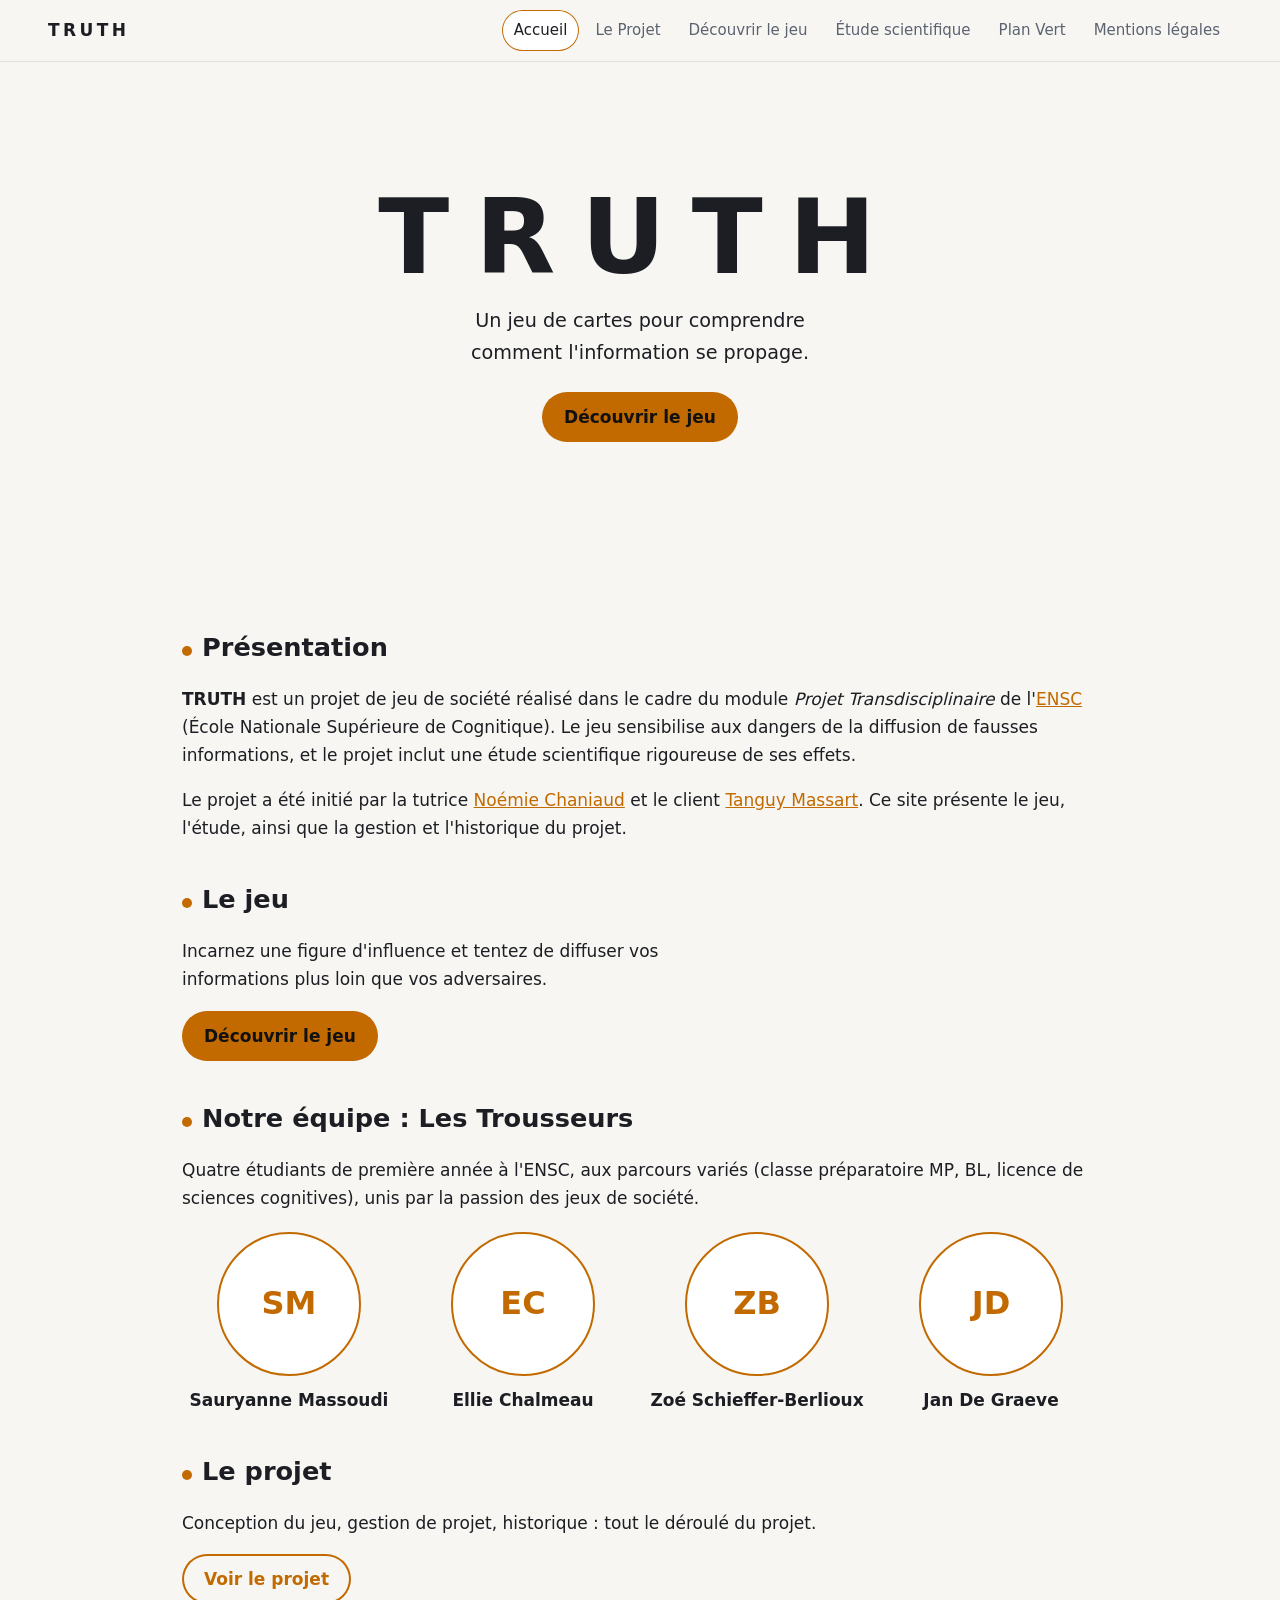
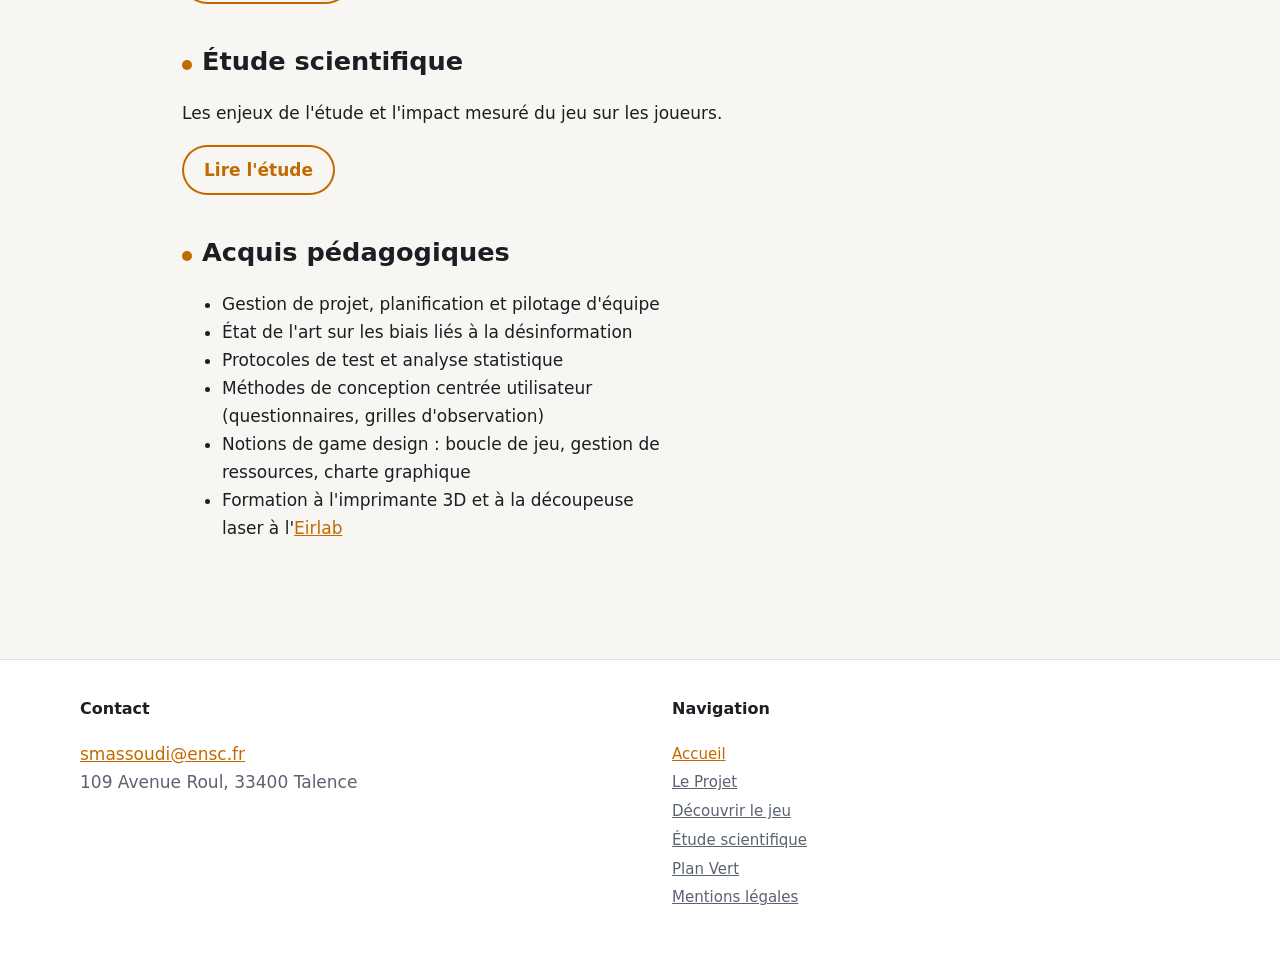
==== index.html @ 5a1cc6e9 "Add files via upload" ====
<!DOCTYPE html>
<html lang="fr">
<head>
<meta charset="utf-8">
<meta name="viewport" content="width=device-width, initial-scale=1">
<title>Accueil | TRUTH</title>
<meta name="description" content="TRUTH : jeu de cartes sérieux contre la désinformation, projet transdisciplinaire ENSC.">
<link rel="stylesheet" href="style.css">
</head>
<body>
<a class="skip" href="#main">Aller au contenu</a>
<header class="site-header">
  <a class="brand" href="index.html"><img class="" src="assets/logo.png" data-fallback="https://static.wixstatic.com/media/da4901_5d538d2b466b424b8239852984273c10~mv2.png" alt="Logo TRUTH" loading="lazy"><span>TRUTH</span></a>
  <button class="burger" aria-label="Menu" aria-expanded="false" aria-controls="nav">☰</button>
  <nav id="nav" aria-label="Navigation principale"><a href="index.html" aria-current="page">Accueil</a><a href="le-projet.html">Le Projet</a><a href="regle-du-jeu.html">Découvrir le jeu</a><a href="etude-scientifique.html">Étude scientifique</a><a href="plan-vert.html">Plan Vert</a><a href="mentions-legales.html">Mentions légales</a></nav>
</header>
<section class="hero"><img class="hero-img" src="assets/banniere.jpg" data-fallback="https://static.wixstatic.com/media/da4901_f55ea54db2d34ea28f39c9c62a79efdf~mv2.jpg" alt="Bannière TRUTH" loading="lazy">
<div class="hero-text"><h1>TRUTH</h1><p>Un jeu de cartes pour comprendre comment l'information se propage.</p>
<a class="btn" href="regle-du-jeu.html">Découvrir le jeu</a></div></section>
<main id="main">

<section id="presentation" class="block">
  <h2>Présentation</h2>
  <p><strong>TRUTH</strong> est un projet de jeu de société réalisé dans le cadre du module
  <em>Projet Transdisciplinaire</em> de l'<a href="https://ensc.bordeaux-inp.fr/fr" target="_blank" rel="noopener">ENSC</a>
  (École Nationale Supérieure de Cognitique). Le jeu sensibilise aux dangers de la diffusion de fausses informations,
  et le projet inclut une étude scientifique rigoureuse de ses effets.</p>
  <p>Le projet a été initié par la tutrice
  <a href="https://www.ims-bordeaux.fr/researchers-and-publications/chaniaud-noemie/" target="_blank" rel="noopener">Noémie Chaniaud</a>
  et le client
  <a href="https://fr.linkedin.com/in/tanguy-massart" target="_blank" rel="noopener">Tanguy Massart</a>.
  Ce site présente le jeu, l'étude, ainsi que la gestion et l'historique du projet.</p>
</section>

<section id="jeu" class="block split">
  <div><h2>Le jeu</h2>
  <p>Incarnez une figure d'influence et tentez de diffuser vos informations plus loin que vos adversaires.</p>
  <a class="btn" href="regle-du-jeu.html">Découvrir le jeu</a></div>
  <img class="rounded" src="assets/jeu.jpg" data-fallback="https://static.wixstatic.com/media/da4901_01feb621f9524100bc85ecf3e17c3024~mv2.jpg" alt="Photo du jeu TRUTH" loading="lazy">
</section>

<section id="nous" class="block">
  <h2>Notre équipe : Les Trousseurs</h2>
  <p>Quatre étudiants de première année à l'ENSC, aux parcours variés (classe préparatoire MP, BL, licence de
  sciences cognitives), unis par la passion des jeux de société.</p>
  <div class="team"><figure class="member" data-initials="SM"><img class="avatar" src="assets/sauryanne.png" data-fallback="https://static.wixstatic.com/media/da4901_dc156b4f836344d7b85ea5c65d7b1d66~mv2.png" alt="Sauryanne Massoudi" loading="lazy"><figcaption>Sauryanne Massoudi</figcaption></figure><figure class="member" data-initials="EC"><img class="avatar" src="assets/ellie.png" data-fallback="https://static.wixstatic.com/media/da4901_4ea511dacc254764bb31247e0dbd3951~mv2.png" alt="Ellie Chalmeau" loading="lazy"><figcaption>Ellie Chalmeau</figcaption></figure><figure class="member" data-initials="ZB"><img class="avatar" src="assets/zoe.png" data-fallback="https://static.wixstatic.com/media/da4901_da13d35a55f64553ba4e4d0a7026f302~mv2.png" alt="Zoé Schieffer-Berlioux" loading="lazy"><figcaption>Zoé Schieffer-Berlioux</figcaption></figure><figure class="member" data-initials="JD"><img class="avatar" src="assets/jan.png" data-fallback="https://static.wixstatic.com/media/da4901_22e978a921734bbda536cc2edeb7697e~mv2.png" alt="Jan De Graeve" loading="lazy"><figcaption>Jan De Graeve</figcaption></figure></div>
</section>

<section id="projet" class="block">
  <h2>Le projet</h2>
  <p>Conception du jeu, gestion de projet, historique : tout le déroulé du projet.</p>
  <a class="btn ghost" href="le-projet.html">Voir le projet</a>
</section>

<section id="etude" class="block">
  <h2>Étude scientifique</h2>
  <p>Les enjeux de l'étude et l'impact mesuré du jeu sur les joueurs.</p>
  <a class="btn ghost" href="etude-scientifique.html">Lire l'étude</a>
</section>

<section id="acquis" class="block split">
  <div><h2>Acquis pédagogiques</h2>
  <ul>
    <li>Gestion de projet, planification et pilotage d'équipe</li>
    <li>État de l'art sur les biais liés à la désinformation</li>
    <li>Protocoles de test et analyse statistique</li>
    <li>Méthodes de conception centrée utilisateur (questionnaires, grilles d'observation)</li>
    <li>Notions de game design : boucle de jeu, gestion de ressources, charte graphique</li>
    <li>Formation à l'imprimante 3D et à la découpeuse laser à l'<a href="https://www.eirlab.net/" target="_blank" rel="noopener">Eirlab</a></li>
  </ul></div>
  <img class="rounded" src="assets/banniere-recadree.png" data-fallback="https://static.wixstatic.com/media/da4901_ba464b208d314cfbb231ef2672bbff6a~mv2.png" alt="Illustration TRUTH" loading="lazy">
</section>

</main>
<footer class="site-footer">
  <div><img class="" src="assets/logo-pied.png" data-fallback="https://static.wixstatic.com/media/da4901_9cbdce36f55e4c5288f49362bb396e1c~mv2.png" alt="Logo TRUTH" loading="lazy"></div>
  <div>
    <h2>Contact</h2>
    <p><a href="mailto:smassoudi@ensc.fr">smassoudi@ensc.fr</a><br>109 Avenue Roul, 33400 Talence</p>
  </div>
  <div>
    <h2>Navigation</h2>
    <p class="foot-links"><a href="index.html" aria-current="page">Accueil</a><a href="le-projet.html">Le Projet</a><a href="regle-du-jeu.html">Découvrir le jeu</a><a href="etude-scientifique.html">Étude scientifique</a><a href="plan-vert.html">Plan Vert</a><a href="mentions-legales.html">Mentions légales</a></p>
  </div>
</footer>
<script src="script.js"></script>
</body>
</html>
---- style.css ----
:root{
  --bg:#0f1115; --surface:#181b22; --text:#e8eaf0; --muted:#9aa3b2;
  --accent:#ffb020; --accent-2:#5eead4; --border:#272b35; --radius:14px;
}
@media (prefers-color-scheme: light){
  :root{--bg:#f7f6f2; --surface:#fff; --text:#1c1e24; --muted:#5b6270; --accent:#c26a00; --accent-2:#0f766e; --border:#e4e1d8}
}
*{box-sizing:border-box}
html{scroll-behavior:smooth}
body{margin:0;background:var(--bg);color:var(--text);font:17px/1.65 system-ui,-apple-system,"Segoe UI",Roboto,sans-serif}
img{max-width:100%;display:block}
a{color:var(--accent)}
a:hover{text-decoration:none}
.skip{position:absolute;left:-999px}
.skip:focus{left:12px;top:12px;background:var(--accent);color:#000;padding:8px 12px;border-radius:8px;z-index:20}

.site-header{position:sticky;top:0;z-index:10;display:flex;align-items:center;justify-content:space-between;gap:16px;
  padding:10px clamp(16px,4vw,48px);background:color-mix(in srgb,var(--bg) 88%,transparent);backdrop-filter:blur(10px);border-bottom:1px solid var(--border)}
.brand{display:flex;align-items:center;gap:10px;text-decoration:none;color:var(--text);font-weight:800;letter-spacing:.2em}
.brand img{height:38px;width:auto}
nav{display:flex;gap:4px;flex-wrap:wrap}
nav a{color:var(--muted);text-decoration:none;padding:8px 12px;border-radius:999px;font-size:15px}
nav a:hover,nav a[aria-current]{color:var(--text);background:var(--surface)}
nav a[aria-current]{box-shadow:inset 0 0 0 1px var(--accent)}
.burger{display:none;background:none;border:1px solid var(--border);color:var(--text);font-size:20px;border-radius:10px;padding:4px 12px;cursor:pointer}

.hero{position:relative;min-height:56vh;display:grid;place-items:center;overflow:hidden;text-align:center}
.hero-img{position:absolute;inset:0;width:100%;height:100%;object-fit:cover;opacity:.45}
.hero::after{content:"";position:absolute;inset:0;background:linear-gradient(transparent 40%,var(--bg))}
.hero-text{position:relative;z-index:1;padding:48px 20px}
.hero h1{font-size:clamp(3rem,10vw,6.5rem);letter-spacing:.25em;margin:0;line-height:1}
.hero p{font-size:1.2rem;color:var(--text);max-width:34ch;margin:16px auto 24px}

main{max-width:980px;margin:0 auto;padding:24px clamp(16px,4vw,32px) 64px}
.page-title{padding:40px 0 8px}
.page-title h1{font-size:clamp(2rem,5vw,3.2rem);margin:0}
.page-title p{color:var(--muted);margin:6px 0 0;font-size:1.1rem}
.block{margin:36px 0}
h2{font-size:1.6rem;margin:0 0 12px}
h2::before{content:"";display:inline-block;width:10px;height:10px;background:var(--accent);border-radius:50%;margin-right:10px}
h3{margin:0 0 6px;font-size:1.1rem}
.split{display:grid;grid-template-columns:1.2fr 1fr;gap:32px;align-items:center}
.rounded{border-radius:var(--radius);border:1px solid var(--border);width:100%;height:auto}
.btn{display:inline-block;background:var(--accent);color:#111;text-decoration:none;font-weight:700;padding:11px 22px;border-radius:999px;transition:transform .15s}
.btn:hover{transform:translateY(-2px)}
.btn.ghost{background:none;color:var(--accent);box-shadow:inset 0 0 0 2px var(--accent)}

.team{display:grid;grid-template-columns:repeat(auto-fit,minmax(160px,1fr));gap:20px;margin-top:20px}
.member{margin:0;text-align:center}
.avatar{width:140px;height:140px;border-radius:50%;object-fit:cover;margin:0 auto 10px;border:2px solid var(--accent)}
.member.noimg::before{content:attr(data-initials);display:grid;place-items:center;width:140px;height:140px;margin:0 auto 10px;border-radius:50%;
  background:var(--surface);border:2px solid var(--accent);font-weight:800;font-size:2rem;color:var(--accent)}
.member.noimg .avatar{display:none}
figcaption{font-weight:600}

.cards{display:grid;grid-template-columns:repeat(auto-fit,minmax(240px,1fr));gap:16px}
.cards article,.steps li{background:var(--surface);border:1px solid var(--border);border-radius:var(--radius);padding:18px 20px}
.cards h3{color:var(--accent-2)}
.steps{list-style:none;padding:0;display:grid;gap:14px;counter-reset:s}
.steps li{counter-increment:s;position:relative;padding-left:64px}
.steps li::before{content:counter(s);position:absolute;left:18px;top:16px;width:32px;height:32px;border-radius:50%;background:var(--accent);color:#111;display:grid;place-items:center;font-weight:800}
.cols{columns:2;gap:32px}
.note{background:var(--surface);border-left:4px solid var(--accent);padding:12px 16px;border-radius:8px;margin-top:20px}

.site-footer{display:grid;grid-template-columns:auto 1fr 1fr;gap:32px;padding:36px clamp(16px,4vw,48px);border-top:1px solid var(--border);background:var(--surface);color:var(--muted)}
.site-footer img{height:64px;width:auto}
.site-footer h2{font-size:1rem;color:var(--text)}
.site-footer h2::before{display:none}
.foot-links{display:flex;flex-direction:column}
.foot-links a{padding:2px 0;font-size:15px;background:none;color:var(--muted)}
.foot-links a[aria-current]{box-shadow:none;color:var(--accent)}

@media (max-width:760px){
  .burger{display:block}
  nav{display:none;position:absolute;top:100%;left:0;right:0;flex-direction:column;background:var(--bg);padding:12px 16px;border-bottom:1px solid var(--border)}
  nav.open{display:flex}
  .split{grid-template-columns:1fr}
  .cols{columns:1}
  .site-footer{grid-template-columns:1fr}
}
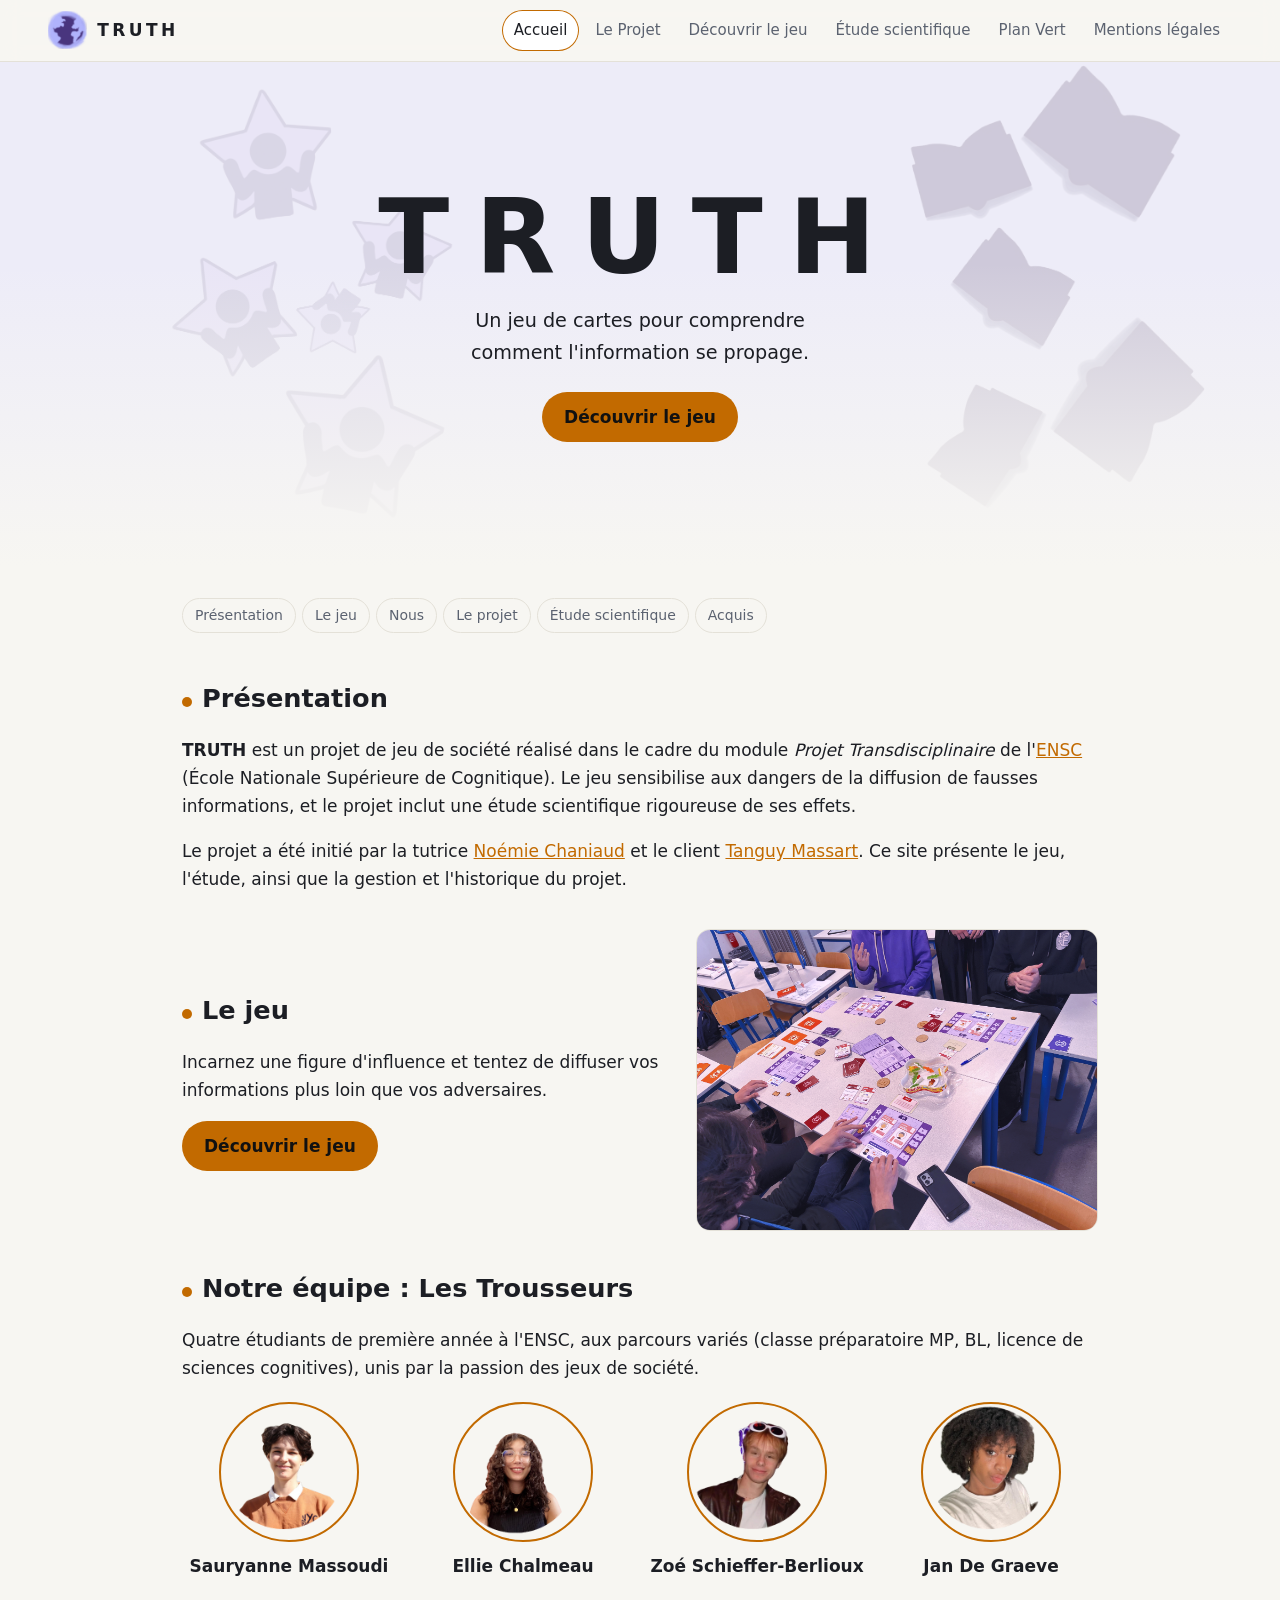
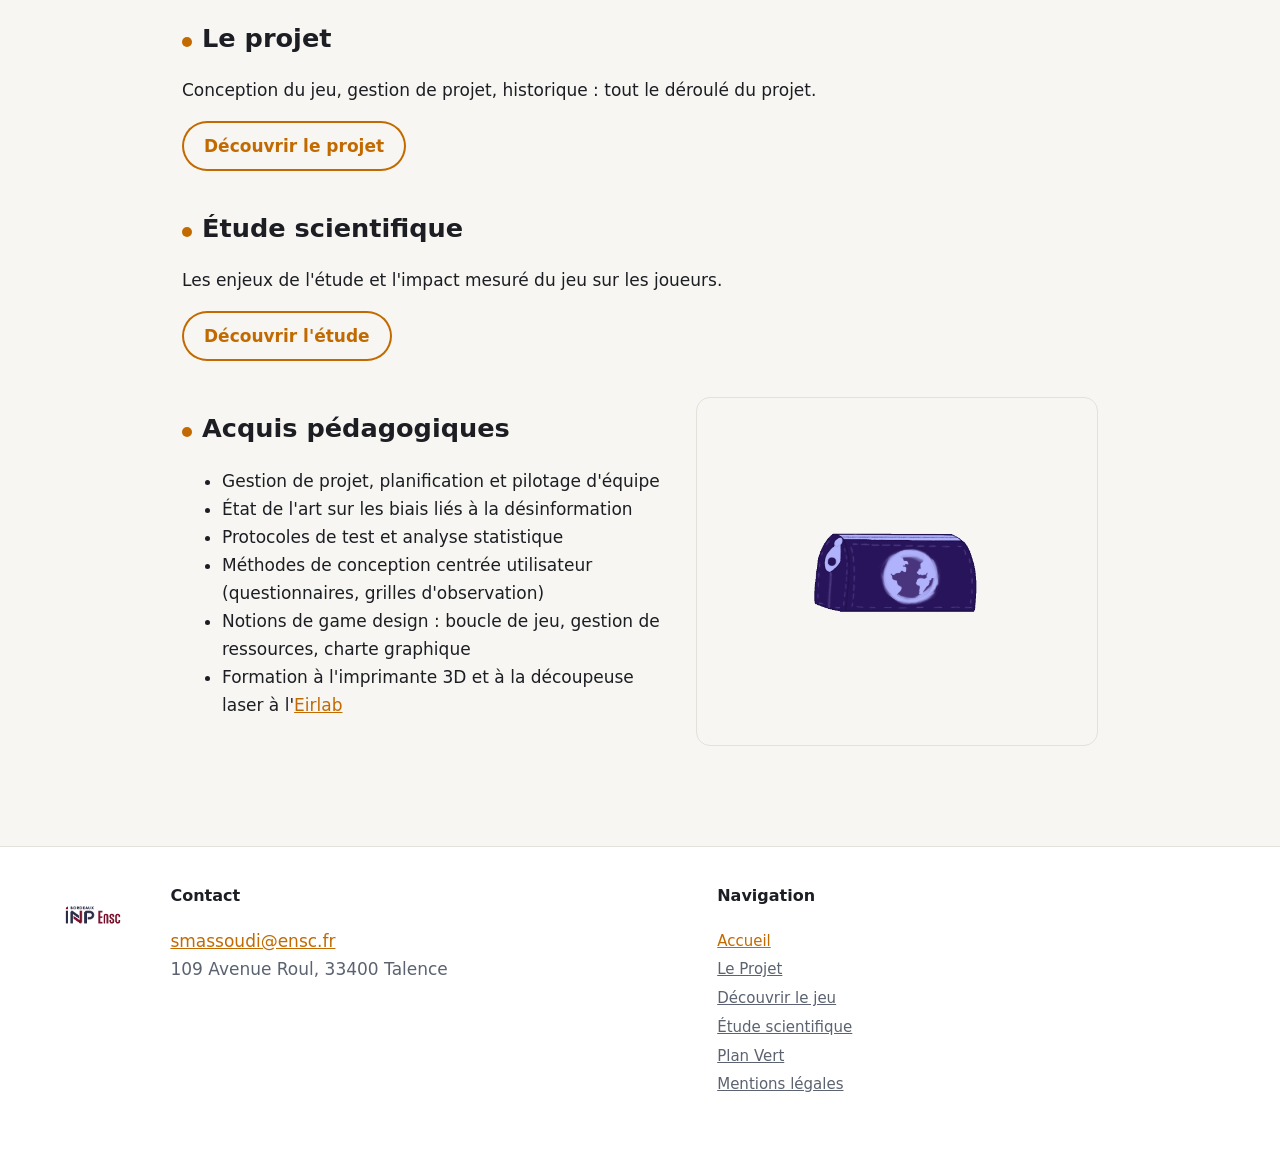
==== commit a745f64f: "Add files via upload" ====
--- a/index.html
+++ b/index.html
@@ -19,6 +19,8 @@
 <a class="btn" href="regle-du-jeu.html">Découvrir le jeu</a></div></section>
 <main id="main">
 
+<nav class="subnav" aria-label="Sections de la page"><a href="#presentation">Présentation</a><a href="#jeu">Le jeu</a>
+<a href="#nous">Nous</a><a href="#projet">Le projet</a><a href="#etude">Étude scientifique</a><a href="#acquis">Acquis</a></nav>
 <section id="presentation" class="block">
   <h2>Présentation</h2>
   <p><strong>TRUTH</strong> est un projet de jeu de société réalisé dans le cadre du module
@@ -49,13 +51,13 @@
 <section id="projet" class="block">
   <h2>Le projet</h2>
   <p>Conception du jeu, gestion de projet, historique : tout le déroulé du projet.</p>
-  <a class="btn ghost" href="le-projet.html">Voir le projet</a>
+  <a class="btn ghost" href="le-projet.html">Découvrir le projet</a>
 </section>
 
 <section id="etude" class="block">
   <h2>Étude scientifique</h2>
   <p>Les enjeux de l'étude et l'impact mesuré du jeu sur les joueurs.</p>
-  <a class="btn ghost" href="etude-scientifique.html">Lire l'étude</a>
+  <a class="btn ghost" href="etude-scientifique.html">Découvrir l'étude</a>
 </section>
 
 <section id="acquis" class="block split">
--- a/style.css
+++ b/style.css
@@ -78,3 +78,19 @@
   .cols{columns:1}
   .site-footer{grid-template-columns:1fr}
 }
+
+/* Galeries et zoom */
+.muted{color:var(--muted);font-size:.95rem;margin-top:-6px}
+.gallery{display:grid;grid-template-columns:repeat(auto-fill,minmax(170px,1fr));gap:14px;margin:8px 0 26px}
+.gallery figure{margin:0;background:var(--surface);border:1px solid var(--border);border-radius:var(--radius);padding:8px;text-align:center}
+.gallery img{width:100%;height:150px;object-fit:contain;cursor:zoom-in}
+.gallery figcaption{font-size:.85rem;color:var(--muted);font-weight:400;margin-top:6px}
+dialog.lightbox{border:none;background:transparent;padding:0;max-width:94vw;max-height:94vh}
+dialog.lightbox::backdrop{background:rgba(0,0,0,.85)}
+dialog.lightbox img{max-width:94vw;max-height:90vh;object-fit:contain;border-radius:var(--radius);cursor:zoom-out}
+.subnav{display:flex;flex-wrap:wrap;gap:6px;position:sticky;top:60px;z-index:5;padding:8px 0;background:var(--bg)}
+.subnav a{font-size:14px;padding:5px 12px;border-radius:999px;border:1px solid var(--border);color:var(--muted);text-decoration:none}
+.subnav a:hover{color:var(--text);border-color:var(--accent)}
+section[id]{scroll-margin-top:110px}
+
+.rules-video{width:100%;aspect-ratio:16/9;background:#000;border-radius:var(--radius);border:1px solid var(--border)}
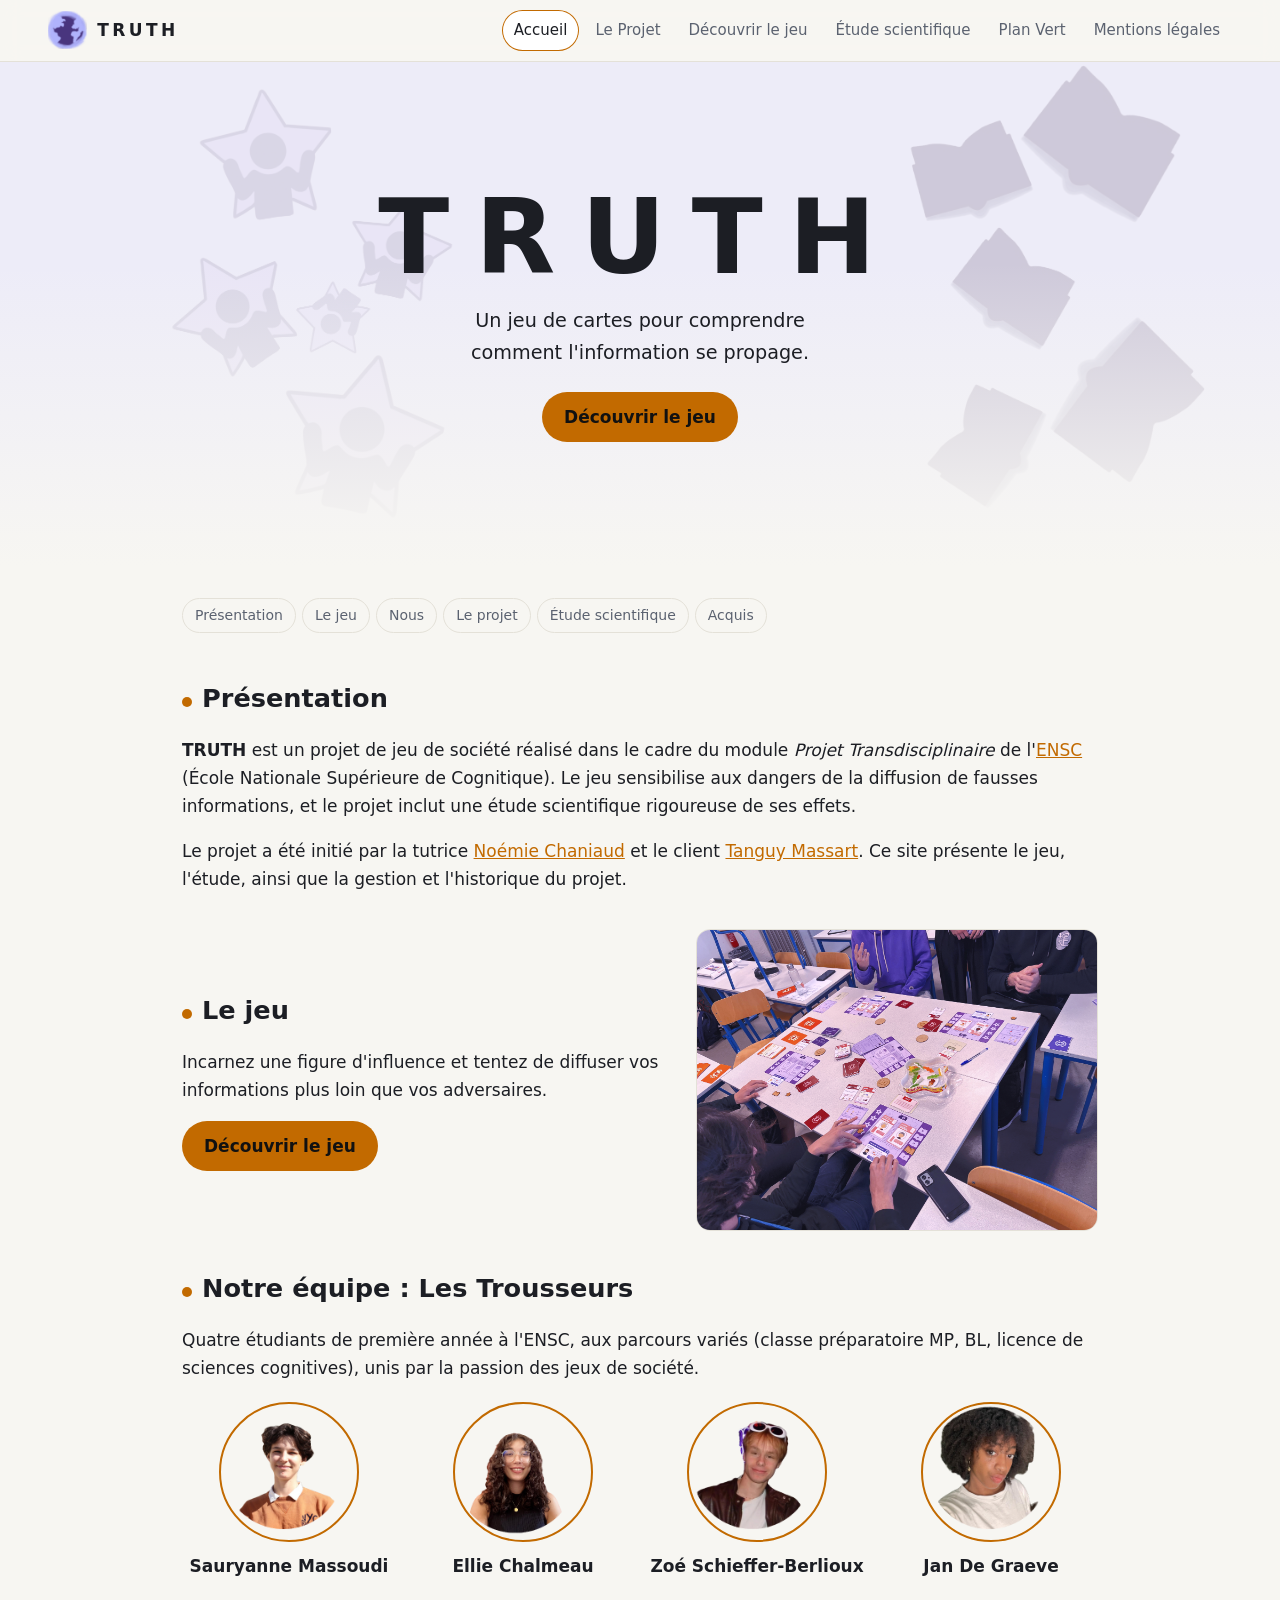
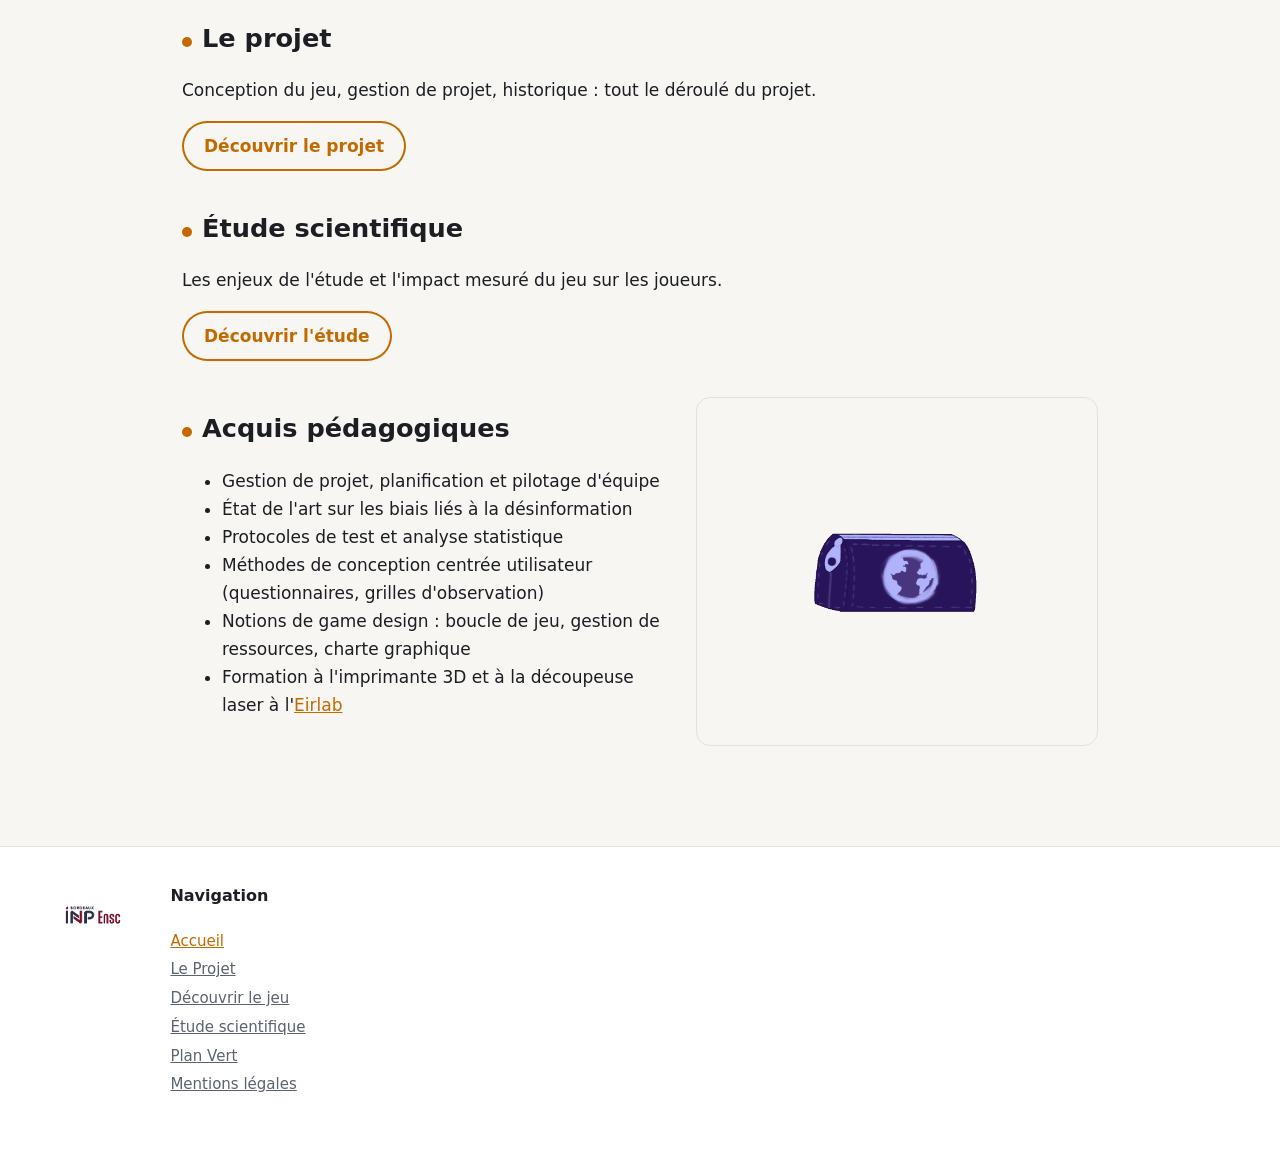
==== commit 869919c5: "Update index.html" ====
--- a/index.html
+++ b/index.html
@@ -76,10 +76,7 @@
 </main>
 <footer class="site-footer">
   <div><img class="" src="assets/logo-pied.png" data-fallback="https://static.wixstatic.com/media/da4901_9cbdce36f55e4c5288f49362bb396e1c~mv2.png" alt="Logo TRUTH" loading="lazy"></div>
-  <div>
-    <h2>Contact</h2>
-    <p><a href="mailto:smassoudi@ensc.fr">smassoudi@ensc.fr</a><br>109 Avenue Roul, 33400 Talence</p>
-  </div>
+
   <div>
     <h2>Navigation</h2>
     <p class="foot-links"><a href="index.html" aria-current="page">Accueil</a><a href="le-projet.html">Le Projet</a><a href="regle-du-jeu.html">Découvrir le jeu</a><a href="etude-scientifique.html">Étude scientifique</a><a href="plan-vert.html">Plan Vert</a><a href="mentions-legales.html">Mentions légales</a></p>
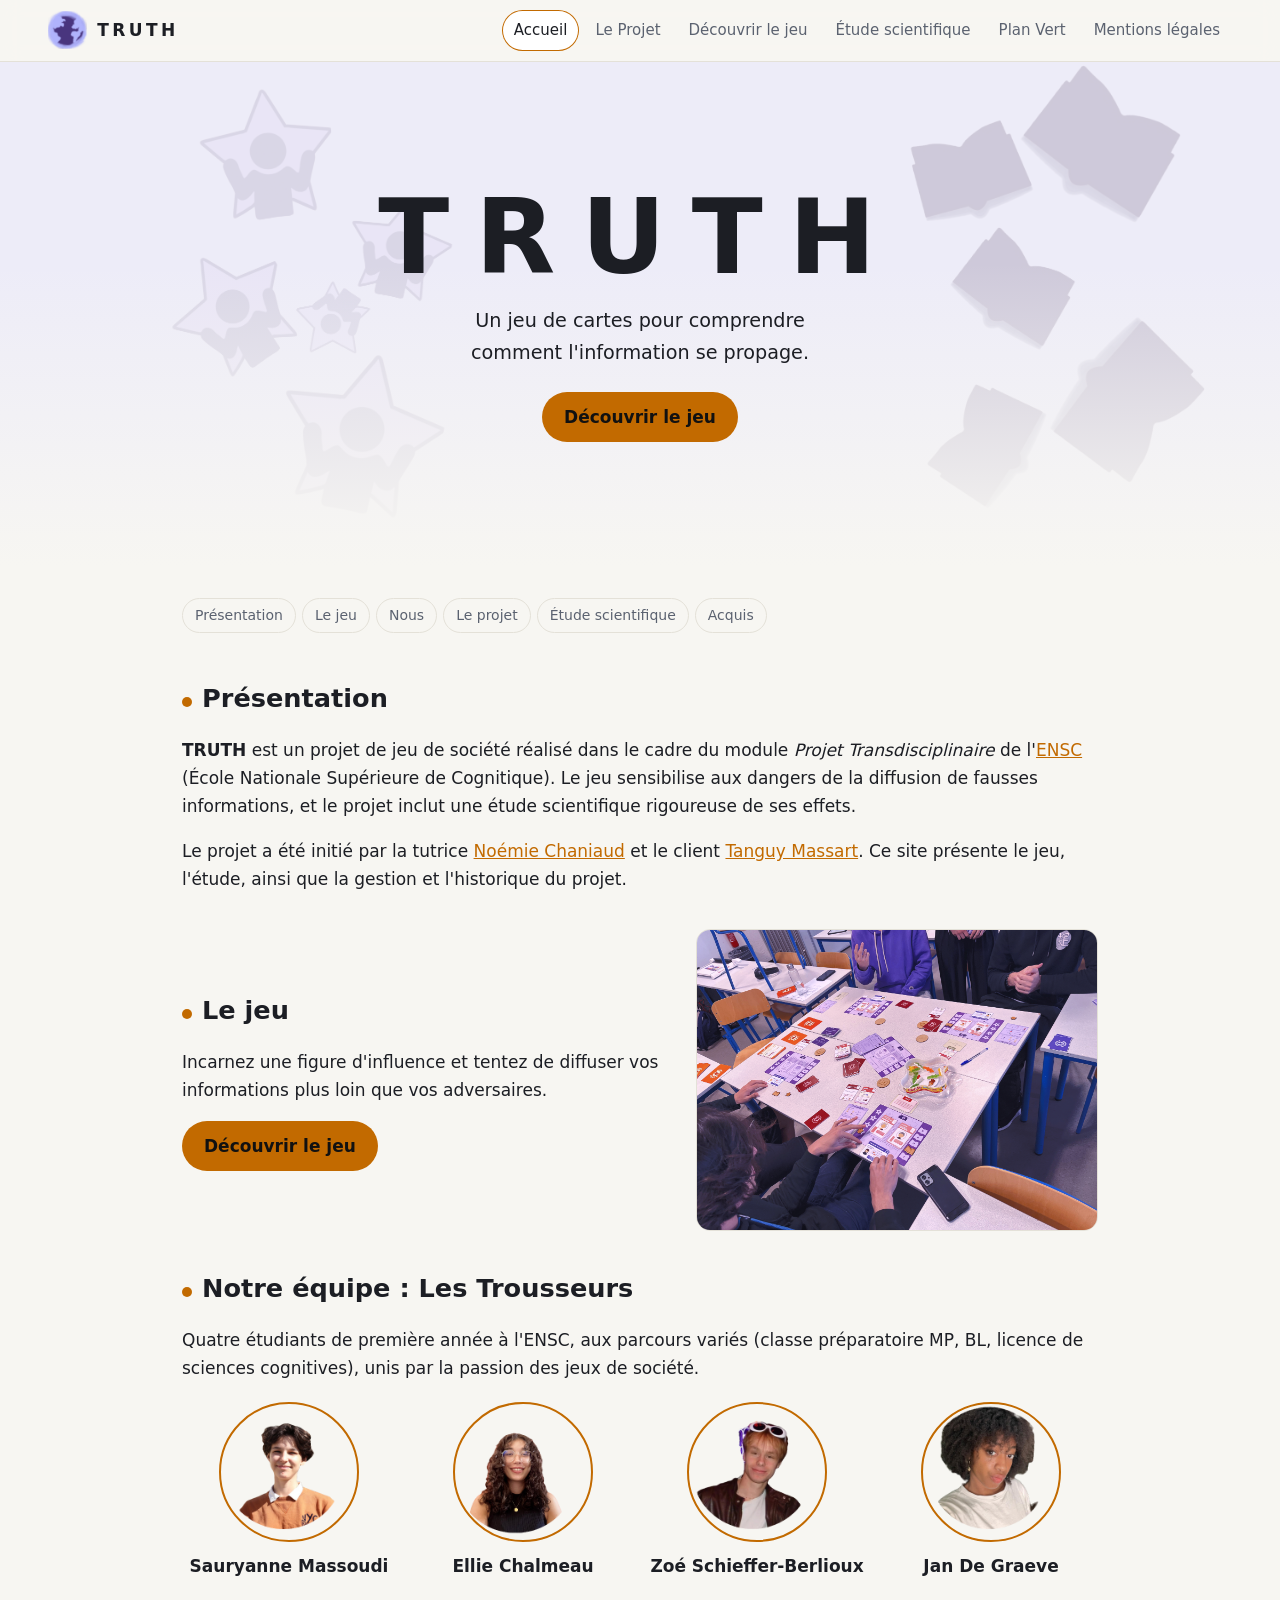
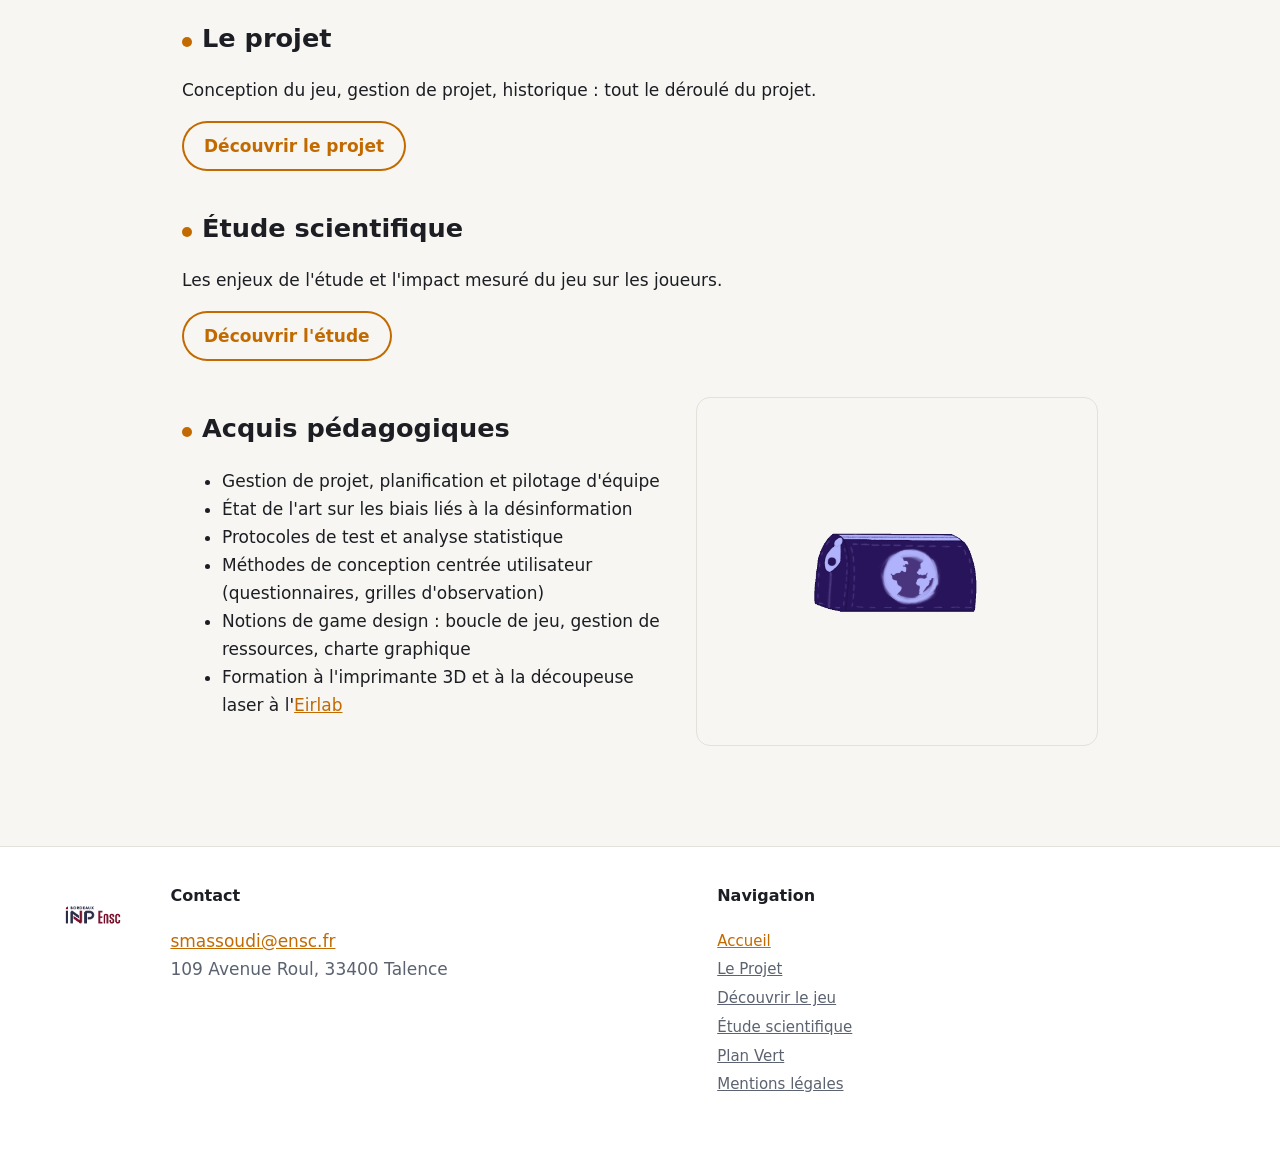
==== commit 68abbd42: "Add files via upload" ====
--- a/index.html
+++ b/index.html
@@ -76,7 +76,10 @@
 </main>
 <footer class="site-footer">
   <div><img class="" src="assets/logo-pied.png" data-fallback="https://static.wixstatic.com/media/da4901_9cbdce36f55e4c5288f49362bb396e1c~mv2.png" alt="Logo TRUTH" loading="lazy"></div>
-
+  <div>
+    <h2>Contact</h2>
+    <p><a href="mailto:smassoudi@ensc.fr">smassoudi@ensc.fr</a><br>109 Avenue Roul, 33400 Talence</p>
+  </div>
   <div>
     <h2>Navigation</h2>
     <p class="foot-links"><a href="index.html" aria-current="page">Accueil</a><a href="le-projet.html">Le Projet</a><a href="regle-du-jeu.html">Découvrir le jeu</a><a href="etude-scientifique.html">Étude scientifique</a><a href="plan-vert.html">Plan Vert</a><a href="mentions-legales.html">Mentions légales</a></p>
--- a/style.css
+++ b/style.css
@@ -94,3 +94,14 @@
 section[id]{scroll-margin-top:110px}
 
 .rules-video{width:100%;aspect-ratio:16/9;background:#000;border-radius:var(--radius);border:1px solid var(--border)}
+
+/* Étude : figures et tableau */
+.figs{display:grid;grid-template-columns:repeat(auto-fit,minmax(280px,1fr));gap:16px;margin:16px 0 28px}
+.figs figure{margin:0;background:var(--surface);border:1px solid var(--border);border-radius:var(--radius);padding:10px}
+.figs img{width:100%;height:auto;max-height:420px;object-fit:contain;cursor:zoom-in;background:#fff;border-radius:8px}
+.figs figcaption{font-size:.88rem;color:var(--muted);margin-top:8px}
+.table-wrap{overflow-x:auto;margin:12px 0}
+table{border-collapse:collapse;width:100%;font-size:.95rem}
+th,td{border:1px solid var(--border);padding:8px 12px;text-align:left}
+th{background:var(--surface)}
+h3{margin-top:22px}
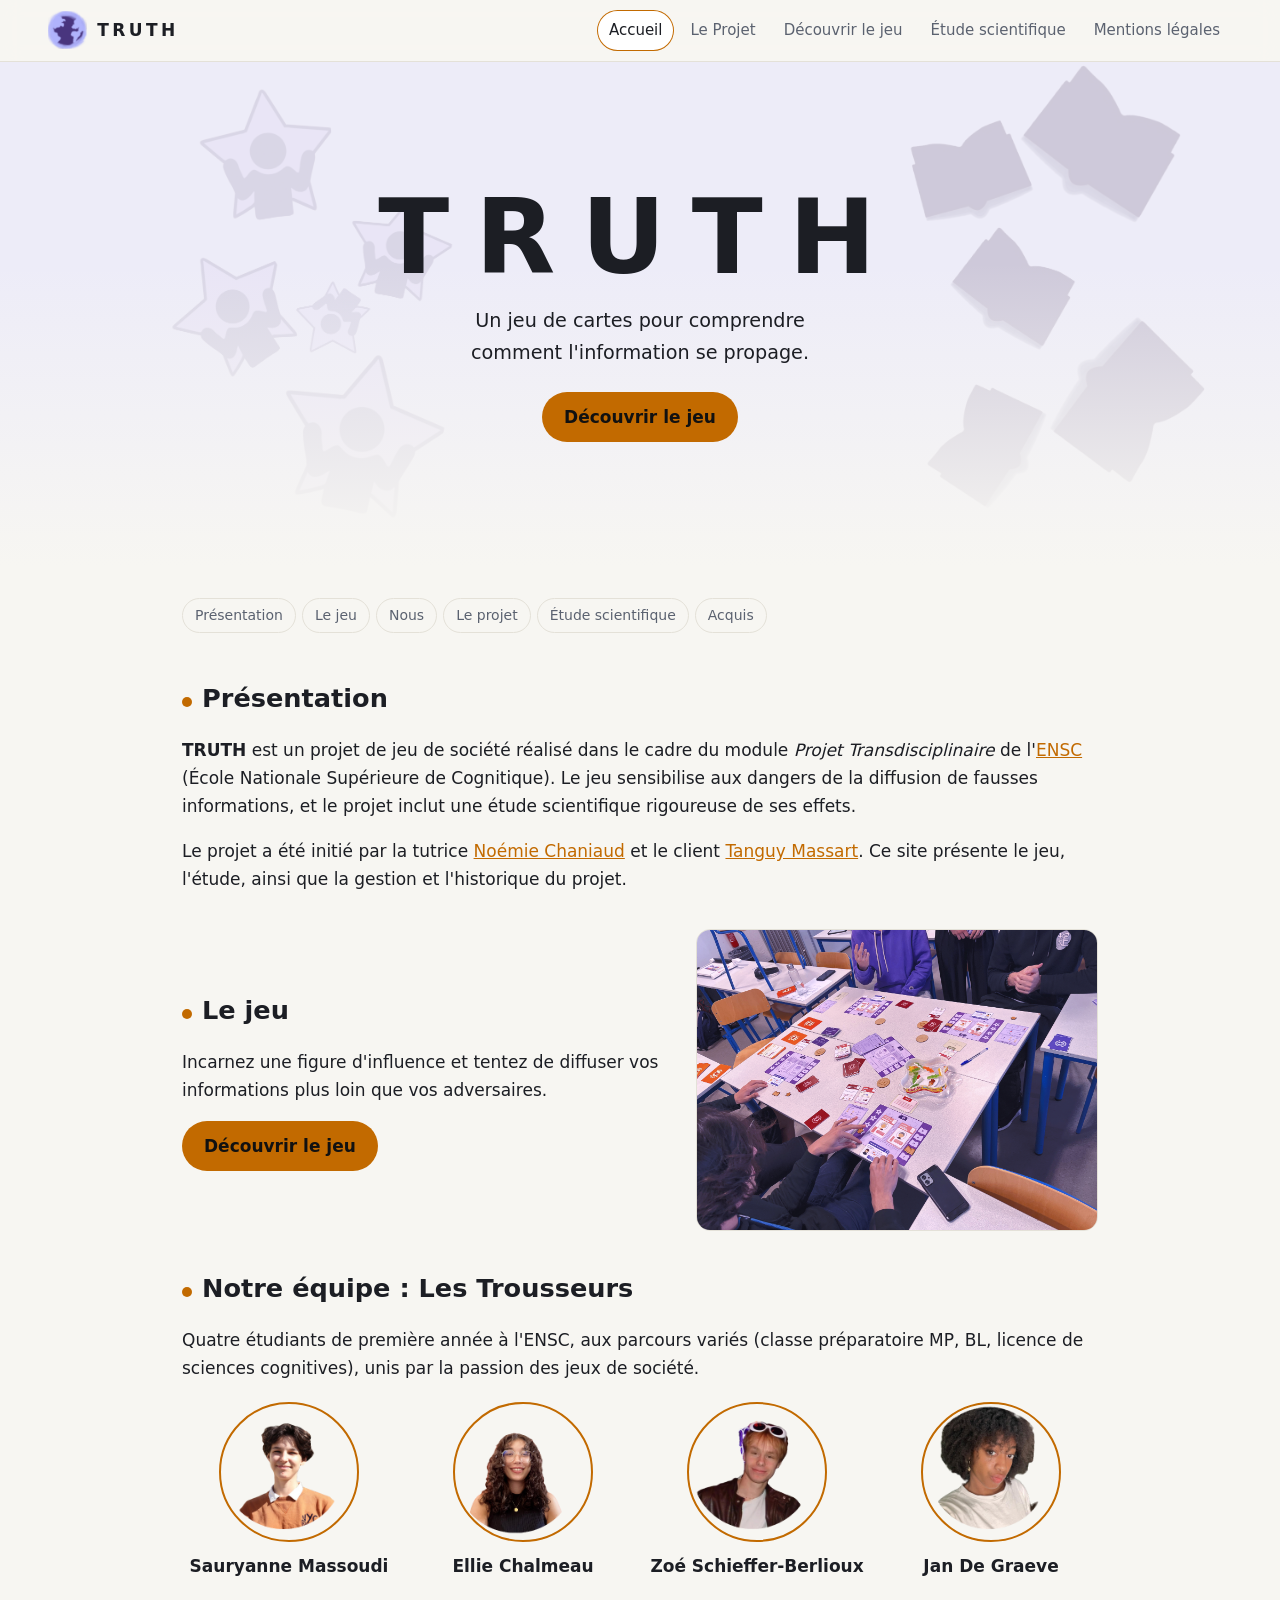
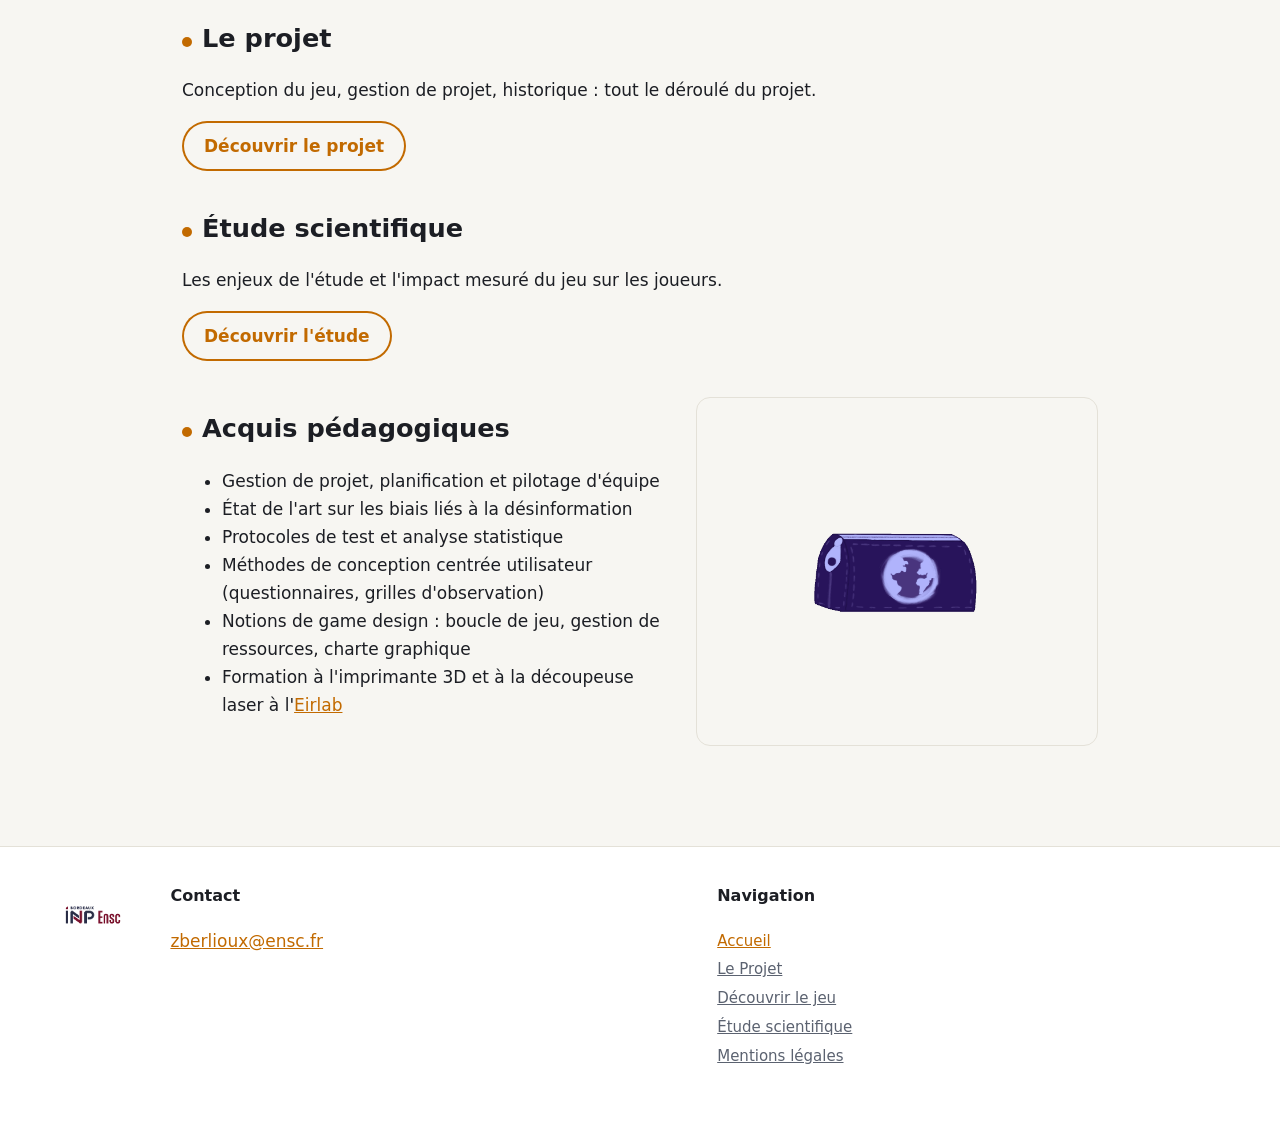
==== commit d9ab6d04: "Add files via upload" ====
--- a/index.html
+++ b/index.html
@@ -12,7 +12,7 @@
 <header class="site-header">
   <a class="brand" href="index.html"><img class="" src="assets/logo.png" data-fallback="https://static.wixstatic.com/media/da4901_5d538d2b466b424b8239852984273c10~mv2.png" alt="Logo TRUTH" loading="lazy"><span>TRUTH</span></a>
   <button class="burger" aria-label="Menu" aria-expanded="false" aria-controls="nav">☰</button>
-  <nav id="nav" aria-label="Navigation principale"><a href="index.html" aria-current="page">Accueil</a><a href="le-projet.html">Le Projet</a><a href="regle-du-jeu.html">Découvrir le jeu</a><a href="etude-scientifique.html">Étude scientifique</a><a href="plan-vert.html">Plan Vert</a><a href="mentions-legales.html">Mentions légales</a></nav>
+  <nav id="nav" aria-label="Navigation principale"><a href="index.html" aria-current="page">Accueil</a><a href="le-projet.html">Le Projet</a><a href="regle-du-jeu.html">Découvrir le jeu</a><a href="etude-scientifique.html">Étude scientifique</a><a href="mentions-legales.html">Mentions légales</a></nav>
 </header>
 <section class="hero"><img class="hero-img" src="assets/banniere.jpg" data-fallback="https://static.wixstatic.com/media/da4901_f55ea54db2d34ea28f39c9c62a79efdf~mv2.jpg" alt="Bannière TRUTH" loading="lazy">
 <div class="hero-text"><h1>TRUTH</h1><p>Un jeu de cartes pour comprendre comment l'information se propage.</p>
@@ -78,11 +78,11 @@
   <div><img class="" src="assets/logo-pied.png" data-fallback="https://static.wixstatic.com/media/da4901_9cbdce36f55e4c5288f49362bb396e1c~mv2.png" alt="Logo TRUTH" loading="lazy"></div>
   <div>
     <h2>Contact</h2>
-    <p><a href="mailto:smassoudi@ensc.fr">smassoudi@ensc.fr</a><br>109 Avenue Roul, 33400 Talence</p>
+    <p><a href="mailto:zberlioux@ensc.fr">zberlioux@ensc.fr</a></p>
   </div>
   <div>
     <h2>Navigation</h2>
-    <p class="foot-links"><a href="index.html" aria-current="page">Accueil</a><a href="le-projet.html">Le Projet</a><a href="regle-du-jeu.html">Découvrir le jeu</a><a href="etude-scientifique.html">Étude scientifique</a><a href="plan-vert.html">Plan Vert</a><a href="mentions-legales.html">Mentions légales</a></p>
+    <p class="foot-links"><a href="index.html" aria-current="page">Accueil</a><a href="le-projet.html">Le Projet</a><a href="regle-du-jeu.html">Découvrir le jeu</a><a href="etude-scientifique.html">Étude scientifique</a><a href="mentions-legales.html">Mentions légales</a></p>
   </div>
 </footer>
 <script src="script.js"></script>
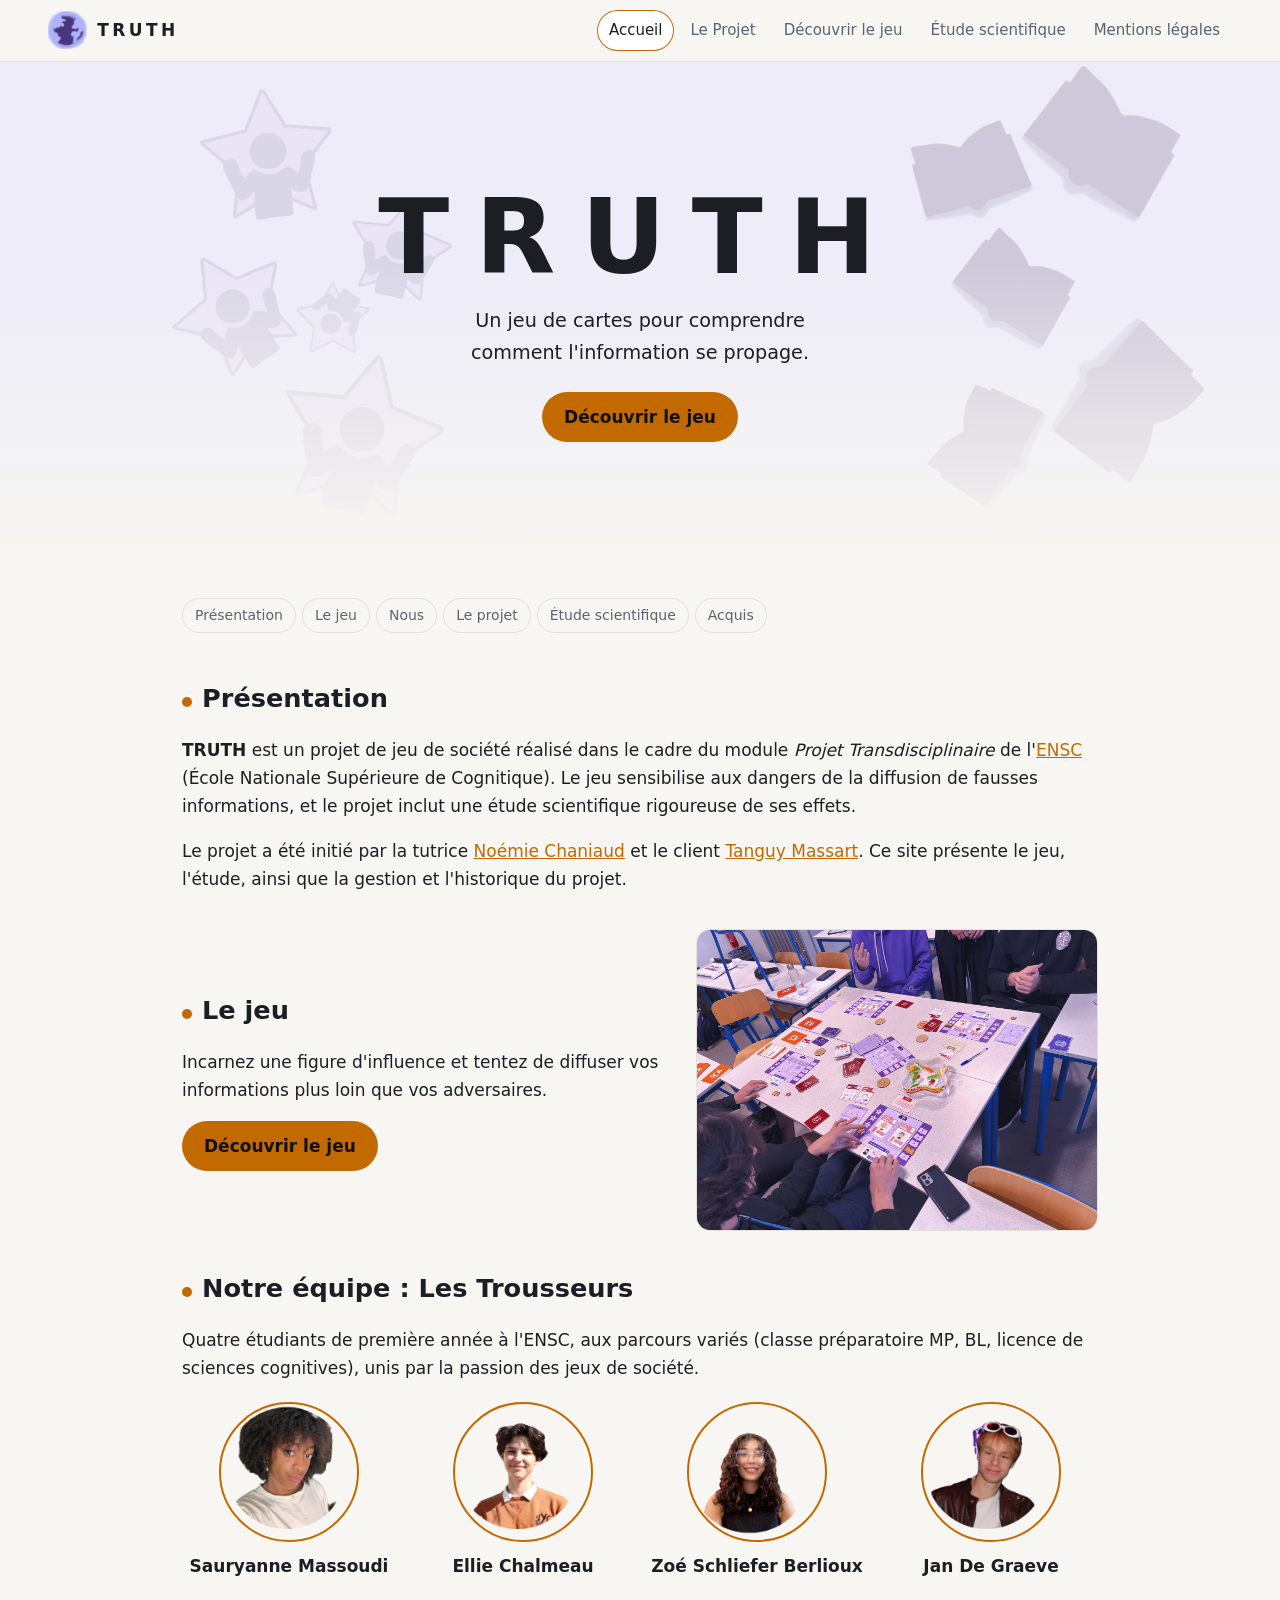
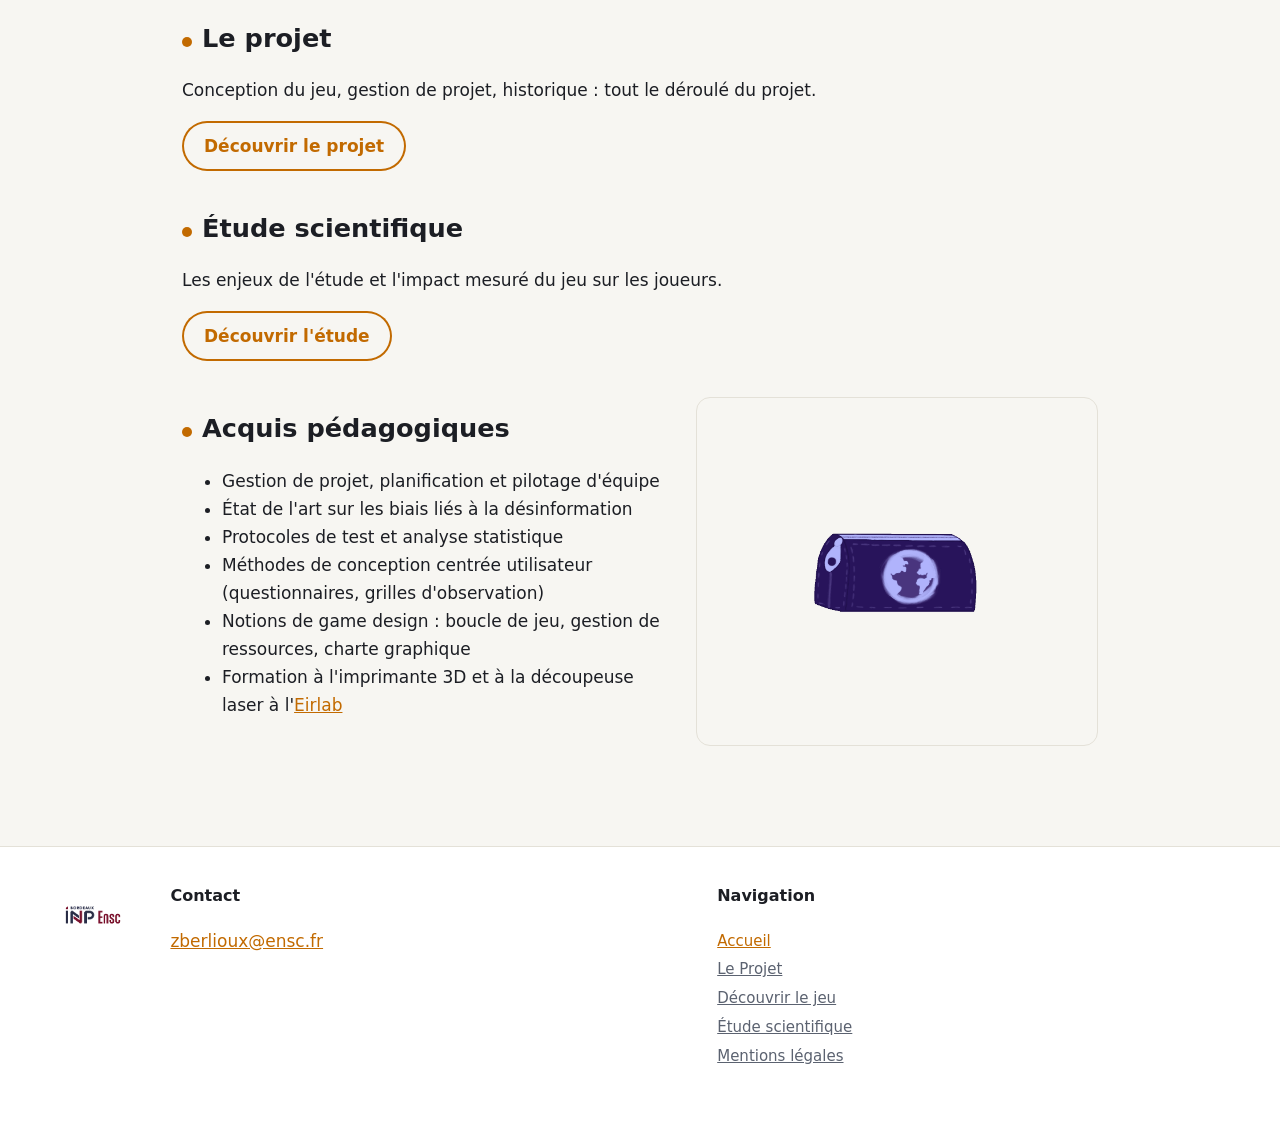
==== commit a13edbb5: "Update index.html" ====
--- a/index.html
+++ b/index.html
@@ -45,7 +45,7 @@
   <h2>Notre équipe : Les Trousseurs</h2>
   <p>Quatre étudiants de première année à l'ENSC, aux parcours variés (classe préparatoire MP, BL, licence de
   sciences cognitives), unis par la passion des jeux de société.</p>
-  <div class="team"><figure class="member" data-initials="SM"><img class="avatar" src="assets/sauryanne.png" data-fallback="https://static.wixstatic.com/media/da4901_dc156b4f836344d7b85ea5c65d7b1d66~mv2.png" alt="Sauryanne Massoudi" loading="lazy"><figcaption>Sauryanne Massoudi</figcaption></figure><figure class="member" data-initials="EC"><img class="avatar" src="assets/ellie.png" data-fallback="https://static.wixstatic.com/media/da4901_4ea511dacc254764bb31247e0dbd3951~mv2.png" alt="Ellie Chalmeau" loading="lazy"><figcaption>Ellie Chalmeau</figcaption></figure><figure class="member" data-initials="ZB"><img class="avatar" src="assets/zoe.png" data-fallback="https://static.wixstatic.com/media/da4901_da13d35a55f64553ba4e4d0a7026f302~mv2.png" alt="Zoé Schieffer-Berlioux" loading="lazy"><figcaption>Zoé Schieffer-Berlioux</figcaption></figure><figure class="member" data-initials="JD"><img class="avatar" src="assets/jan.png" data-fallback="https://static.wixstatic.com/media/da4901_22e978a921734bbda536cc2edeb7697e~mv2.png" alt="Jan De Graeve" loading="lazy"><figcaption>Jan De Graeve</figcaption></figure></div>
+  <div class="team"><figure class="member" data-initials="SM"><img class="avatar" src="assets/sauryanne.png" data-fallback="https://static.wixstatic.com/media/da4901_dc156b4f836344d7b85ea5c65d7b1d66~mv2.png" alt="Sauryanne Massoudi" loading="lazy"><figcaption>Sauryanne Massoudi</figcaption></figure><figure class="member" data-initials="EC"><img class="avatar" src="assets/ellie.png" data-fallback="https://static.wixstatic.com/media/da4901_4ea511dacc254764bb31247e0dbd3951~mv2.png" alt="Ellie Chalmeau" loading="lazy"><figcaption>Ellie Chalmeau</figcaption></figure><figure class="member" data-initials="ZB"><img class="avatar" src="assets/zoe.png" data-fallback="https://static.wixstatic.com/media/da4901_da13d35a55f64553ba4e4d0a7026f302~mv2.png" alt="Zoé Schliefer Berlioux" loading="lazy"><figcaption>Zoé Schliefer Berlioux</figcaption></figure><figure class="member" data-initials="JD"><img class="avatar" src="assets/jan.png" data-fallback="https://static.wixstatic.com/media/da4901_22e978a921734bbda536cc2edeb7697e~mv2.png" alt="Jan De Graeve" loading="lazy"><figcaption>Jan De Graeve</figcaption></figure></div>
 </section>
 
 <section id="projet" class="block">
